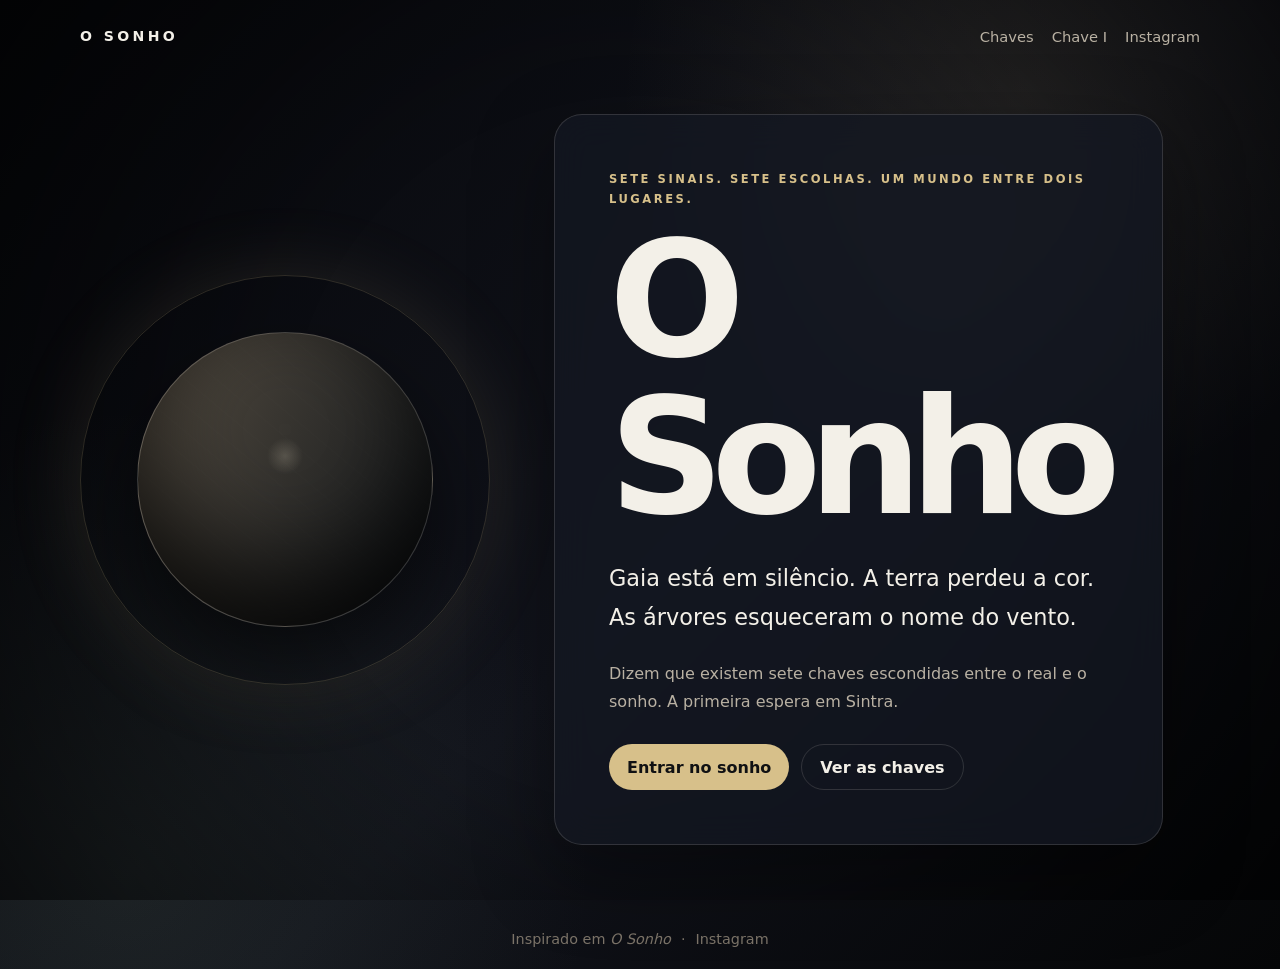
==== index.html @ 126d395e "Add files via upload" ====
<!doctype html>
<html lang="pt">
<head>
  <meta charset="utf-8" />
  <meta name="viewport" content="width=device-width, initial-scale=1" />
  <meta name="description" content="O Sonho — jogo digital das sete chaves." />
  <title>O Sonho</title>
  <link rel="stylesheet" href="style.css" />
</head>
<body>
  <div class="site-shell">
    <header class="topbar">
      <a class="brand" href="#home" aria-label="Voltar ao início">O Sonho</a>
      <nav class="nav" aria-label="Navegação principal">
        <a href="#chaves">Chaves</a>
        <a href="#chave1">Chave I</a>
        <a href="https://www.instagram.com/vasco_entre_sonhos/" target="_blank" rel="noopener">Instagram</a>
      </nav>
    </header>

    <main id="app">
      <section id="home" class="view hero-view active" aria-labelledby="home-title">
        <div class="gaia-orb" aria-hidden="true">
          <div class="orb-ring"></div>
          <div class="orb-world"></div>
          <div class="orb-breath"></div>
        </div>

        <div class="hero-copy">
          <p class="eyebrow">Sete sinais. Sete escolhas. Um mundo entre dois lugares.</p>
          <h1 id="home-title">O Sonho</h1>
          <p class="lead">
            Gaia está em silêncio. A terra perdeu a cor. As árvores esqueceram o nome do vento.
          </p>
          <p>
            Dizem que existem sete chaves escondidas entre o real e o sonho. A primeira espera em Sintra.
          </p>
          <div class="button-row">
            <a class="button primary" href="#chave1">Entrar no sonho</a>
            <a class="button ghost" href="#chaves">Ver as chaves</a>
          </div>
        </div>
      </section>

      <section id="chaves" class="view keys-view" aria-labelledby="keys-title">
        <div class="section-copy">
          <p class="eyebrow">Mapa incompleto</p>
          <h2 id="keys-title">As Sete Chaves</h2>
          <p>
            Gaia permanece desolada. À tua frente, sete marcas sem luz. Cada uma guarda uma memória. Cada uma exige atenção.
          </p>
          <p class="progress-label">Progresso: <strong id="progress-count">0 / 7</strong></p>
        </div>

        <div class="keys-grid" id="keys-grid" aria-label="Estado das sete chaves"></div>
      </section>

      <section id="chave1" class="view challenge-view" aria-labelledby="key1-title">
        <div class="challenge-card">
          <p class="eyebrow">Chave I</p>
          <h2 id="key1-title">A Chave do Ar</h2>
          <p>
            O ar não deixa pegadas. Não permanece. Não se deixa agarrar.
          </p>
          <p>
            Mas há lugares onde ele se denuncia: no movimento das folhas, no rumor da água, na pedra que aponta para o céu.
          </p>
          <p>
            Procura o Chafariz da Estefânia. Quando o encontrares, não olhes apenas para a fonte. Olha para o gesto da pedra.
          </p>

          <div id="step-1" class="puzzle-step">
            <h3>Enigma I — Os guardiões do sopro</h3>
            <p>
              Não contes a água. Não contes a pedra. Não contes os degraus.
            </p>
            <p>
              Conta apenas aqueles que parecem fugir ao peso do mundo. Eles nasceram para a água, mas apontam para o ar.
            </p>
            <label for="answer-1">Quantos são os guardiões que tentam regressar ao céu?</label>
            <div class="answer-row">
              <input id="answer-1" type="text" inputmode="numeric" autocomplete="off" placeholder="Resposta" />
              <button class="button primary" type="button" data-check="1">Responder</button>
            </div>
            <p class="feedback" id="feedback-1" aria-live="polite"></p>
            <button class="hint" type="button" data-hint="1">Preciso de uma pista</button>
          </div>

          <div id="step-2" class="puzzle-step hidden">
            <h3>Enigma II — O símbolo</h3>
            <p>
              Quatro movimentos erguidos. Quatro sinais contra a queda.
            </p>
            <p>
              O ar prefere sinais antigos. Letras que já foram números. Junta o número dos guardiões ao século da fonte.
            </p>
            <label for="answer-2">Escreve o símbolo final.</label>
            <div class="answer-row">
              <input id="answer-2" type="text" autocomplete="off" placeholder="Símbolo" />
              <button class="button primary" type="button" data-check="2">Desbloquear</button>
            </div>
            <p class="feedback" id="feedback-2" aria-live="polite"></p>
            <button class="hint" type="button" data-hint="2">Preciso de uma pista</button>
          </div>

          <div id="unlock" class="unlock hidden" role="status" aria-live="polite">
            <div class="key-symbol" aria-hidden="true">I</div>
            <h3>A Chave do Ar despertou.</h3>
            <p>
              Durante um instante, Gaia respira. O chão continua seco. O céu continua distante. Mas algo mudou.
            </p>
            <blockquote>
              “Nem tudo o que se move pode ser visto. Nem tudo o que respira está vivo.”
            </blockquote>
            <a class="button ghost" href="#chaves">Guardar chave</a>
          </div>
        </div>
      </section>

      <section id="comprar" class="view buy-view" aria-labelledby="buy-title">
        <div class="section-copy compact">
          <p class="eyebrow">Depois do sonho</p>
          <h2 id="buy-title">Continuar a história</h2>
          <p>
            Esta experiência é inspirada no universo de <em>O Sonho</em>.
          </p>
          <div class="button-row">
            <a class="button primary" href="#" target="_blank" rel="noopener">Comprar o livro</a>
            <a class="button ghost" href="https://www.instagram.com/vasco_entre_sonhos/" target="_blank" rel="noopener">Instagram</a>
            <a class="button ghost" href="https://entre1000sonhos.pt/" target="_blank" rel="noopener">Entre Sonhos</a>
          </div>
          <p class="small-note">Substitui o link “Comprar o livro” pelo URL final da loja ou página agregadora.</p>
        </div>
      </section>
    </main>

    <footer class="footer">
      <a href="#comprar">Inspirado em <em>O Sonho</em></a>
      <span>·</span>
      <a href="https://www.instagram.com/vasco_entre_sonhos/" target="_blank" rel="noopener">Instagram</a>
    </footer>
  </div>

  <script src="script.js"></script>
</body>
</html>
---- style.css ----
:root {
  --bg: #08090d;
  --bg-soft: #11131b;
  --panel: rgba(20, 24, 34, 0.78);
  --panel-strong: rgba(20, 24, 34, 0.94);
  --text: #f3f0e8;
  --muted: #b9b1a3;
  --dim: #7c7469;
  --accent: #d7c08a;
  --accent-soft: rgba(215, 192, 138, 0.18);
  --danger: #b85c4c;
  --ok: #93b49a;
  --line: rgba(243, 240, 232, 0.14);
  --shadow: 0 28px 80px rgba(0, 0, 0, 0.35);
}

* { box-sizing: border-box; }

html { scroll-behavior: smooth; }

body {
  margin: 0;
  min-height: 100vh;
  font-family: Inter, ui-sans-serif, system-ui, -apple-system, BlinkMacSystemFont, "Segoe UI", sans-serif;
  color: var(--text);
  background:
    radial-gradient(circle at 80% 10%, rgba(215, 192, 138, 0.12), transparent 30%),
    radial-gradient(circle at 10% 90%, rgba(91, 112, 94, 0.18), transparent 32%),
    linear-gradient(135deg, #06070a 0%, #11131b 55%, #050607 100%);
}

body::before {
  content: "";
  position: fixed;
  inset: 0;
  pointer-events: none;
  opacity: 0.19;
  background-image:
    linear-gradient(rgba(255,255,255,.045) 1px, transparent 1px),
    linear-gradient(90deg, rgba(255,255,255,.035) 1px, transparent 1px);
  background-size: 44px 44px;
  mask-image: radial-gradient(circle at center, black, transparent 78%);
}

body::after {
  content: "";
  position: fixed;
  inset: 0;
  pointer-events: none;
  background: radial-gradient(circle at center, transparent 45%, rgba(0,0,0,0.55));
}

a { color: inherit; }

.site-shell {
  width: min(1120px, calc(100% - 32px));
  margin: 0 auto;
  position: relative;
  z-index: 1;
}

.topbar {
  min-height: 72px;
  display: flex;
  align-items: center;
  justify-content: space-between;
  gap: 20px;
}

.brand {
  text-decoration: none;
  text-transform: uppercase;
  letter-spacing: 0.24em;
  font-weight: 800;
  font-size: 0.88rem;
}

.nav {
  display: flex;
  align-items: center;
  gap: 18px;
  color: var(--muted);
  font-size: 0.92rem;
}

.nav a, .footer a {
  text-decoration: none;
  transition: color .2s ease;
}

.nav a:hover, .footer a:hover { color: var(--accent); }

.view {
  display: none;
  min-height: calc(100vh - 132px);
  padding: 42px 0 64px;
}

.view.active { display: block; }

.hero-view.active {
  display: grid;
  grid-template-columns: 0.9fr 1.1fr;
  align-items: center;
  gap: 64px;
}

.hero-copy, .section-copy, .challenge-card {
  background: var(--panel);
  border: 1px solid var(--line);
  border-radius: 28px;
  box-shadow: var(--shadow);
  backdrop-filter: blur(18px);
}

.hero-copy {
  padding: clamp(28px, 5vw, 54px);
}

.section-copy {
  padding: 36px;
  margin-bottom: 24px;
}

.section-copy.compact {
  max-width: 760px;
  margin: 60px auto;
}

.eyebrow {
  margin: 0 0 14px;
  color: var(--accent);
  text-transform: uppercase;
  letter-spacing: 0.22em;
  font-size: 0.72rem;
  font-weight: 700;
}

h1, h2, h3 {
  margin: 0 0 18px;
  line-height: 0.98;
}

h1 {
  font-size: clamp(4rem, 13vw, 10rem);
  letter-spacing: -0.08em;
}

h2 {
  font-size: clamp(2.4rem, 7vw, 5rem);
  letter-spacing: -0.055em;
}

h3 {
  font-size: clamp(1.28rem, 3vw, 2rem);
  letter-spacing: -0.025em;
}

p {
  color: var(--muted);
  line-height: 1.75;
  font-size: 1rem;
}

.lead {
  color: var(--text);
  font-size: clamp(1.14rem, 2vw, 1.4rem);
}

.button-row {
  display: flex;
  gap: 12px;
  flex-wrap: wrap;
  margin-top: 28px;
}

.button, button.button {
  appearance: none;
  border: 0;
  display: inline-flex;
  align-items: center;
  justify-content: center;
  min-height: 46px;
  padding: 0 18px;
  border-radius: 999px;
  text-decoration: none;
  font-weight: 750;
  cursor: pointer;
  transition: transform .2s ease, border-color .2s ease, background .2s ease;
}

.button:hover { transform: translateY(-1px); }

.button.primary {
  color: #101113;
  background: var(--accent);
}

.button.ghost {
  color: var(--text);
  background: transparent;
  border: 1px solid var(--line);
}

.gaia-orb {
  position: relative;
  width: min(410px, 76vw);
  aspect-ratio: 1;
  margin: 0 auto;
  border-radius: 50%;
  display: grid;
  place-items: center;
}

.orb-ring {
  position: absolute;
  inset: 0;
  border-radius: 50%;
  border: 1px solid rgba(215, 192, 138, 0.18);
  box-shadow: 0 0 80px rgba(215, 192, 138, 0.12);
  animation: pulse 5s ease-in-out infinite;
}

.orb-world {
  width: 72%;
  aspect-ratio: 1;
  border-radius: 50%;
  background:
    radial-gradient(circle at 50% 42%, rgba(225, 215, 191, 0.2), transparent 8%),
    linear-gradient(115deg, rgba(90, 82, 70, 0.95), rgba(18, 22, 26, 0.97)),
    repeating-linear-gradient(40deg, transparent 0 18px, rgba(255,255,255,0.08) 19px 20px);
  border: 1px solid rgba(243, 240, 232, 0.13);
  box-shadow: inset 0 -50px 100px rgba(0,0,0,0.8), 0 35px 80px rgba(0,0,0,0.55);
}

.orb-breath {
  position: absolute;
  width: 94%;
  height: 30%;
  border-radius: 999px;
  border-top: 1px solid rgba(215,192,138,.38);
  transform: rotate(-10deg);
  opacity: 0;
}

body.key-air-unlocked .orb-world {
  background:
    radial-gradient(circle at 56% 36%, rgba(215, 192, 138, 0.42), transparent 10%),
    linear-gradient(115deg, rgba(115, 111, 92, 0.95), rgba(27, 35, 34, 0.98)),
    repeating-linear-gradient(40deg, transparent 0 18px, rgba(255,255,255,0.08) 19px 20px);
}

body.key-air-unlocked .orb-breath {
  opacity: 1;
  animation: breath 4s ease-in-out infinite;
}

@keyframes pulse {
  0%, 100% { transform: scale(1); opacity: .8; }
  50% { transform: scale(1.04); opacity: 1; }
}

@keyframes breath {
  0%, 100% { transform: translateX(-8px) rotate(-10deg); opacity: .25; }
  50% { transform: translateX(10px) rotate(-10deg); opacity: .75; }
}

.keys-grid {
  display: grid;
  grid-template-columns: repeat(7, minmax(0, 1fr));
  gap: 14px;
}

.key-tile {
  min-height: 170px;
  padding: 18px;
  border-radius: 24px;
  background: var(--panel);
  border: 1px solid var(--line);
  display: flex;
  flex-direction: column;
  justify-content: space-between;
}

.key-tile.unlocked {
  border-color: rgba(215, 192, 138, 0.48);
  background: linear-gradient(180deg, rgba(215,192,138,.16), rgba(20,24,34,.86));
}

.key-number {
  color: var(--accent);
  font-size: 2.4rem;
  line-height: 1;
  font-weight: 800;
}

.key-name {
  margin: 0;
  color: var(--text);
  font-weight: 800;
}

.key-state {
  margin: 0;
  color: var(--dim);
  font-size: 0.86rem;
}

.challenge-card {
  max-width: 880px;
  margin: 0 auto;
  padding: clamp(26px, 5vw, 52px);
}

.puzzle-step, .unlock {
  margin-top: 30px;
  padding: 24px;
  border-radius: 24px;
  border: 1px solid var(--line);
  background: rgba(0,0,0,.18);
}

.hidden { display: none; }

label {
  display: block;
  margin: 24px 0 10px;
  color: var(--text);
  font-weight: 750;
}

.answer-row {
  display: flex;
  gap: 10px;
}

input {
  width: 100%;
  min-height: 46px;
  border: 1px solid var(--line);
  border-radius: 999px;
  background: rgba(255,255,255,.05);
  color: var(--text);
  padding: 0 18px;
  font: inherit;
  outline: none;
}

input:focus {
  border-color: rgba(215, 192, 138, 0.7);
}

.feedback {
  min-height: 26px;
  margin: 12px 0 0;
  font-weight: 700;
}

.feedback.ok { color: var(--ok); }
.feedback.error { color: var(--danger); }

.hint {
  margin-top: 12px;
  padding: 0;
  border: 0;
  background: transparent;
  color: var(--accent);
  cursor: pointer;
  text-decoration: underline;
  text-underline-offset: 4px;
}

.key-symbol {
  width: 62px;
  height: 62px;
  border-radius: 50%;
  display: grid;
  place-items: center;
  margin-bottom: 16px;
  color: #111;
  background: var(--accent);
  font-weight: 900;
  font-size: 1.6rem;
}

blockquote {
  margin: 24px 0;
  padding-left: 18px;
  border-left: 2px solid var(--accent);
  color: var(--text);
  font-size: 1.2rem;
  line-height: 1.65;
}

.progress-label strong { color: var(--accent); }
.small-note { color: var(--dim); font-size: .9rem; }

.footer {
  min-height: 60px;
  display: flex;
  gap: 10px;
  align-items: center;
  justify-content: center;
  color: var(--dim);
  font-size: 0.9rem;
}

@media (max-width: 820px) {
  .topbar {
    align-items: flex-start;
    flex-direction: column;
    padding: 20px 0;
  }

  .nav {
    width: 100%;
    overflow-x: auto;
    padding-bottom: 8px;
  }

  .hero-view.active {
    grid-template-columns: 1fr;
    gap: 28px;
  }

  .keys-grid {
    grid-template-columns: repeat(2, minmax(0, 1fr));
  }

  .answer-row {
    flex-direction: column;
  }
}

@media (max-width: 460px) {
  .site-shell { width: min(100% - 22px, 1120px); }
  .keys-grid { grid-template-columns: 1fr; }
  .button { width: 100%; }
}
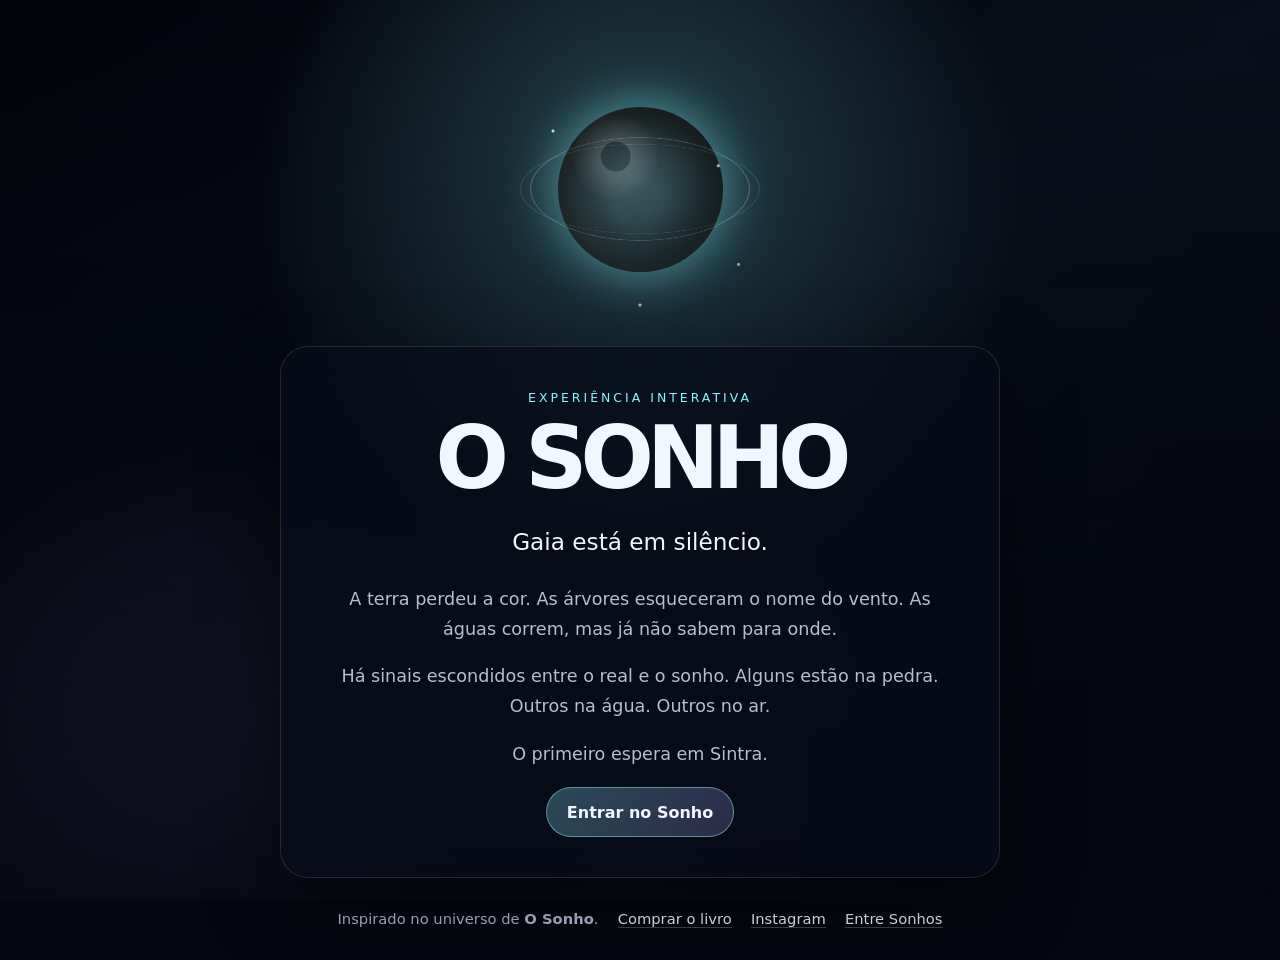
==== commit 9d493e41: "New structure New structure" ====
--- a/index.html
+++ b/index.html
@@ -1,146 +1,43 @@
-<!doctype html>
+<!DOCTYPE html>
 <html lang="pt">
 <head>
-  <meta charset="utf-8" />
-  <meta name="viewport" content="width=device-width, initial-scale=1" />
-  <meta name="description" content="O Sonho — jogo digital das sete chaves." />
-  <title>O Sonho</title>
-  <link rel="stylesheet" href="style.css" />
+<title>O Sonho</title>
+<meta charset="UTF-8">
+<meta name="viewport" content="width=device-width, initial-scale=1.0">
+<meta name="theme-color" content="#050711">
+<link rel="stylesheet" href="style.css">
+<script defer src="script.js"></script>
 </head>
-<body>
-  <div class="site-shell">
-    <header class="topbar">
-      <a class="brand" href="#home" aria-label="Voltar ao início">O Sonho</a>
-      <nav class="nav" aria-label="Navegação principal">
-        <a href="#chaves">Chaves</a>
-        <a href="#chave1">Chave I</a>
-        <a href="https://www.instagram.com/vasco_entre_sonhos/" target="_blank" rel="noopener">Instagram</a>
-      </nav>
-    </header>
+<body class="state-dormant">
+<div class="background-noise"></div>
+<main class="page">
 
-    <main id="app">
-      <section id="home" class="view hero-view active" aria-labelledby="home-title">
-        <div class="gaia-orb" aria-hidden="true">
-          <div class="orb-ring"></div>
-          <div class="orb-world"></div>
-          <div class="orb-breath"></div>
-        </div>
+<section class="hero hero--home">
+  <div class="orb-wrap" aria-label="Gaia adormecida">
+  <div class="orb orb--dormant">
+    <span class="orb-core"></span>
+    <span class="orb-ring orb-ring--one"></span>
+    <span class="orb-ring orb-ring--two"></span>
+    <span class="orb-particles"></span>
+  </div>
+</div>
+  <section class="panel panel--main">
+    <p class="eyebrow">experiência interativa</p>
+    <h1>O Sonho</h1>
+    <p class="lead">Gaia está em silêncio.</p>
+    <p>A terra perdeu a cor. As árvores esqueceram o nome do vento. As águas correm, mas já não sabem para onde.</p>
+    <p>Há sinais escondidos entre o real e o sonho. Alguns estão na pedra. Outros na água. Outros no ar.</p>
+    <p>O primeiro espera em Sintra.</p>
+    <a class="btn btn--primary" href="chave-ar.html">Entrar no Sonho</a>
+  </section>
+  <footer class="footer-links">
+    <span>Inspirado no universo de <strong>O Sonho</strong>.</span>
+    <a href="#" data-editable-link="comprar">Comprar o livro</a>
+    <a href="#" data-editable-link="instagram">Instagram</a>
+    <a href="#" data-editable-link="entre-sonhos">Entre Sonhos</a>
+  </footer>
+</section>
 
-        <div class="hero-copy">
-          <p class="eyebrow">Sete sinais. Sete escolhas. Um mundo entre dois lugares.</p>
-          <h1 id="home-title">O Sonho</h1>
-          <p class="lead">
-            Gaia está em silêncio. A terra perdeu a cor. As árvores esqueceram o nome do vento.
-          </p>
-          <p>
-            Dizem que existem sete chaves escondidas entre o real e o sonho. A primeira espera em Sintra.
-          </p>
-          <div class="button-row">
-            <a class="button primary" href="#chave1">Entrar no sonho</a>
-            <a class="button ghost" href="#chaves">Ver as chaves</a>
-          </div>
-        </div>
-      </section>
-
-      <section id="chaves" class="view keys-view" aria-labelledby="keys-title">
-        <div class="section-copy">
-          <p class="eyebrow">Mapa incompleto</p>
-          <h2 id="keys-title">As Sete Chaves</h2>
-          <p>
-            Gaia permanece desolada. À tua frente, sete marcas sem luz. Cada uma guarda uma memória. Cada uma exige atenção.
-          </p>
-          <p class="progress-label">Progresso: <strong id="progress-count">0 / 7</strong></p>
-        </div>
-
-        <div class="keys-grid" id="keys-grid" aria-label="Estado das sete chaves"></div>
-      </section>
-
-      <section id="chave1" class="view challenge-view" aria-labelledby="key1-title">
-        <div class="challenge-card">
-          <p class="eyebrow">Chave I</p>
-          <h2 id="key1-title">A Chave do Ar</h2>
-          <p>
-            O ar não deixa pegadas. Não permanece. Não se deixa agarrar.
-          </p>
-          <p>
-            Mas há lugares onde ele se denuncia: no movimento das folhas, no rumor da água, na pedra que aponta para o céu.
-          </p>
-          <p>
-            Procura o Chafariz da Estefânia. Quando o encontrares, não olhes apenas para a fonte. Olha para o gesto da pedra.
-          </p>
-
-          <div id="step-1" class="puzzle-step">
-            <h3>Enigma I — Os guardiões do sopro</h3>
-            <p>
-              Não contes a água. Não contes a pedra. Não contes os degraus.
-            </p>
-            <p>
-              Conta apenas aqueles que parecem fugir ao peso do mundo. Eles nasceram para a água, mas apontam para o ar.
-            </p>
-            <label for="answer-1">Quantos são os guardiões que tentam regressar ao céu?</label>
-            <div class="answer-row">
-              <input id="answer-1" type="text" inputmode="numeric" autocomplete="off" placeholder="Resposta" />
-              <button class="button primary" type="button" data-check="1">Responder</button>
-            </div>
-            <p class="feedback" id="feedback-1" aria-live="polite"></p>
-            <button class="hint" type="button" data-hint="1">Preciso de uma pista</button>
-          </div>
-
-          <div id="step-2" class="puzzle-step hidden">
-            <h3>Enigma II — O símbolo</h3>
-            <p>
-              Quatro movimentos erguidos. Quatro sinais contra a queda.
-            </p>
-            <p>
-              O ar prefere sinais antigos. Letras que já foram números. Junta o número dos guardiões ao século da fonte.
-            </p>
-            <label for="answer-2">Escreve o símbolo final.</label>
-            <div class="answer-row">
-              <input id="answer-2" type="text" autocomplete="off" placeholder="Símbolo" />
-              <button class="button primary" type="button" data-check="2">Desbloquear</button>
-            </div>
-            <p class="feedback" id="feedback-2" aria-live="polite"></p>
-            <button class="hint" type="button" data-hint="2">Preciso de uma pista</button>
-          </div>
-
-          <div id="unlock" class="unlock hidden" role="status" aria-live="polite">
-            <div class="key-symbol" aria-hidden="true">I</div>
-            <h3>A Chave do Ar despertou.</h3>
-            <p>
-              Durante um instante, Gaia respira. O chão continua seco. O céu continua distante. Mas algo mudou.
-            </p>
-            <blockquote>
-              “Nem tudo o que se move pode ser visto. Nem tudo o que respira está vivo.”
-            </blockquote>
-            <a class="button ghost" href="#chaves">Guardar chave</a>
-          </div>
-        </div>
-      </section>
-
-      <section id="comprar" class="view buy-view" aria-labelledby="buy-title">
-        <div class="section-copy compact">
-          <p class="eyebrow">Depois do sonho</p>
-          <h2 id="buy-title">Continuar a história</h2>
-          <p>
-            Esta experiência é inspirada no universo de <em>O Sonho</em>.
-          </p>
-          <div class="button-row">
-            <a class="button primary" href="#" target="_blank" rel="noopener">Comprar o livro</a>
-            <a class="button ghost" href="https://www.instagram.com/vasco_entre_sonhos/" target="_blank" rel="noopener">Instagram</a>
-            <a class="button ghost" href="https://entre1000sonhos.pt/" target="_blank" rel="noopener">Entre Sonhos</a>
-          </div>
-          <p class="small-note">Substitui o link “Comprar o livro” pelo URL final da loja ou página agregadora.</p>
-        </div>
-      </section>
-    </main>
-
-    <footer class="footer">
-      <a href="#comprar">Inspirado em <em>O Sonho</em></a>
-      <span>·</span>
-      <a href="https://www.instagram.com/vasco_entre_sonhos/" target="_blank" rel="noopener">Instagram</a>
-    </footer>
-  </div>
-
-  <script src="script.js"></script>
+</main>
 </body>
 </html>
--- a/style.css
+++ b/style.css
@@ -1,439 +1,349 @@
+
 :root {
-  --bg: #08090d;
-  --bg-soft: #11131b;
-  --panel: rgba(20, 24, 34, 0.78);
-  --panel-strong: rgba(20, 24, 34, 0.94);
-  --text: #f3f0e8;
-  --muted: #b9b1a3;
-  --dim: #7c7469;
-  --accent: #d7c08a;
-  --accent-soft: rgba(215, 192, 138, 0.18);
-  --danger: #b85c4c;
-  --ok: #93b49a;
-  --line: rgba(243, 240, 232, 0.14);
-  --shadow: 0 28px 80px rgba(0, 0, 0, 0.35);
+  --bg: #050711;
+  --panel: rgba(8, 12, 25, 0.74);
+  --panel-border: rgba(255, 255, 255, 0.12);
+  --text: #f2f6ff;
+  --muted: #b5bed2;
+  --accent: #86f7ff;
+  --accent-2: #b797ff;
+  --danger: #ff5c7a;
+  --shadow: rgba(0, 0, 0, 0.45);
+  --glow: rgba(134, 247, 255, 0.45);
 }
 
 * { box-sizing: border-box; }
 
-html { scroll-behavior: smooth; }
+html, body {
+  margin: 0;
+  min-height: 100%;
+  background: var(--bg);
+  color: var(--text);
+  font-family: ui-sans-serif, system-ui, -apple-system, BlinkMacSystemFont, "Segoe UI", sans-serif;
+}
 
 body {
-  margin: 0;
+  overflow-x: hidden;
+}
+
+a { color: inherit; }
+
+.background-noise {
+  position: fixed;
+  inset: 0;
+  pointer-events: none;
+  opacity: 0.09;
+  background-image:
+    radial-gradient(circle at 20% 30%, rgba(255,255,255,0.20), transparent 1px),
+    radial-gradient(circle at 70% 60%, rgba(255,255,255,0.16), transparent 1px);
+  background-size: 38px 38px, 54px 54px;
+  mix-blend-mode: screen;
+  z-index: 1;
+}
+
+.page {
   min-height: 100vh;
-  font-family: Inter, ui-sans-serif, system-ui, -apple-system, BlinkMacSystemFont, "Segoe UI", sans-serif;
-  color: var(--text);
-  background:
-    radial-gradient(circle at 80% 10%, rgba(215, 192, 138, 0.12), transparent 30%),
-    radial-gradient(circle at 10% 90%, rgba(91, 112, 94, 0.18), transparent 32%),
-    linear-gradient(135deg, #06070a 0%, #11131b 55%, #050607 100%);
-}
-
-body::before {
+  position: relative;
+  z-index: 2;
+}
+
+.hero {
+  min-height: 100vh;
+  display: grid;
+  place-items: center;
+  gap: 2rem;
+  padding: 4rem 1.2rem 2rem;
+  position: relative;
+  isolation: isolate;
+}
+
+.hero::before {
   content: "";
   position: fixed;
   inset: 0;
-  pointer-events: none;
-  opacity: 0.19;
-  background-image:
-    linear-gradient(rgba(255,255,255,.045) 1px, transparent 1px),
-    linear-gradient(90deg, rgba(255,255,255,.035) 1px, transparent 1px);
-  background-size: 44px 44px;
-  mask-image: radial-gradient(circle at center, black, transparent 78%);
-}
-
-body::after {
+  z-index: -2;
+  background:
+    radial-gradient(circle at 50% 22%, var(--glow), transparent 24rem),
+    radial-gradient(circle at 15% 85%, rgba(183,151,255,0.20), transparent 20rem),
+    linear-gradient(145deg, #02030a 0%, #08101c 50%, #050711 100%);
+}
+
+.hero::after {
   content: "";
   position: fixed;
   inset: 0;
-  pointer-events: none;
-  background: radial-gradient(circle at center, transparent 45%, rgba(0,0,0,0.55));
-}
-
-a { color: inherit; }
-
-.site-shell {
-  width: min(1120px, calc(100% - 32px));
-  margin: 0 auto;
-  position: relative;
-  z-index: 1;
-}
-
-.topbar {
-  min-height: 72px;
-  display: flex;
-  align-items: center;
-  justify-content: space-between;
-  gap: 20px;
-}
-
-.brand {
-  text-decoration: none;
+  z-index: -1;
+  background:
+    linear-gradient(to bottom, rgba(5,7,17,0.20), rgba(5,7,17,0.82)),
+    radial-gradient(ellipse at bottom, rgba(255,255,255,0.08), transparent 46%);
+}
+
+.panel {
+  width: min(720px, 100%);
+  border: 1px solid var(--panel-border);
+  background: var(--panel);
+  backdrop-filter: blur(18px);
+  box-shadow: 0 28px 80px var(--shadow);
+  border-radius: 28px;
+  padding: clamp(1.2rem, 4vw, 2.5rem);
+}
+
+.panel--main {
+  text-align: center;
+}
+
+.eyebrow {
+  margin: 0 0 0.55rem;
   text-transform: uppercase;
   letter-spacing: 0.24em;
-  font-weight: 800;
-  font-size: 0.88rem;
-}
-
-.nav {
+  color: var(--accent);
+  font-size: 0.78rem;
+}
+
+h1 {
+  margin: 0 0 1rem;
+  font-size: clamp(2.5rem, 8vw, 5.4rem);
+  line-height: 0.95;
+  letter-spacing: -0.08em;
+  text-transform: uppercase;
+}
+
+h2 {
+  margin-top: 1.8rem;
+  margin-bottom: 0.7rem;
+  color: var(--accent);
+}
+
+p {
+  color: var(--muted);
+  line-height: 1.7;
+  font-size: clamp(1rem, 2vw, 1.1rem);
+}
+
+.lead {
+  color: var(--text);
+  font-size: clamp(1.14rem, 2.4vw, 1.45rem);
+}
+
+.btn {
+  border: 1px solid rgba(255,255,255,0.16);
+  border-radius: 999px;
+  padding: 0.9rem 1.25rem;
+  display: inline-flex;
+  justify-content: center;
+  align-items: center;
+  text-decoration: none;
+  font-weight: 700;
+  min-width: 11rem;
+  cursor: pointer;
+  background: rgba(255,255,255,0.05);
+  color: var(--text);
+  transition: transform 180ms ease, border-color 180ms ease, background 180ms ease, box-shadow 180ms ease;
+}
+
+.btn:hover {
+  transform: translateY(-2px);
+  border-color: rgba(255,255,255,0.34);
+  box-shadow: 0 12px 32px rgba(0,0,0,0.24);
+}
+
+.btn--primary {
+  background: linear-gradient(135deg, rgba(134,247,255,0.28), rgba(183,151,255,0.22));
+  border-color: rgba(134,247,255,0.48);
+}
+
+.btn--ghost {
+  background: rgba(255,255,255,0.04);
+}
+
+.btn--danger {
+  background: linear-gradient(135deg, rgba(255,92,122,0.30), rgba(255,170,70,0.18));
+  border-color: rgba(255,92,122,0.52);
+}
+
+.footer-links {
   display: flex;
-  align-items: center;
-  gap: 18px;
+  flex-wrap: wrap;
+  justify-content: center;
+  gap: 0.8rem 1.2rem;
   color: var(--muted);
   font-size: 0.92rem;
 }
 
-.nav a, .footer a {
+.footer-links a {
+  color: var(--text);
   text-decoration: none;
-  transition: color .2s ease;
-}
-
-.nav a:hover, .footer a:hover { color: var(--accent); }
-
-.view {
-  display: none;
-  min-height: calc(100vh - 132px);
-  padding: 42px 0 64px;
-}
-
-.view.active { display: block; }
-
-.hero-view.active {
-  display: grid;
-  grid-template-columns: 0.9fr 1.1fr;
-  align-items: center;
-  gap: 64px;
-}
-
-.hero-copy, .section-copy, .challenge-card {
-  background: var(--panel);
-  border: 1px solid var(--line);
-  border-radius: 28px;
-  box-shadow: var(--shadow);
-  backdrop-filter: blur(18px);
-}
-
-.hero-copy {
-  padding: clamp(28px, 5vw, 54px);
-}
-
-.section-copy {
-  padding: 36px;
-  margin-bottom: 24px;
-}
-
-.section-copy.compact {
-  max-width: 760px;
-  margin: 60px auto;
-}
-
-.eyebrow {
-  margin: 0 0 14px;
-  color: var(--accent);
-  text-transform: uppercase;
-  letter-spacing: 0.22em;
-  font-size: 0.72rem;
-  font-weight: 700;
-}
-
-h1, h2, h3 {
-  margin: 0 0 18px;
-  line-height: 0.98;
-}
-
-h1 {
-  font-size: clamp(4rem, 13vw, 10rem);
-  letter-spacing: -0.08em;
-}
-
-h2 {
-  font-size: clamp(2.4rem, 7vw, 5rem);
-  letter-spacing: -0.055em;
-}
-
-h3 {
-  font-size: clamp(1.28rem, 3vw, 2rem);
-  letter-spacing: -0.025em;
-}
-
-p {
-  color: var(--muted);
-  line-height: 1.75;
-  font-size: 1rem;
-}
-
-.lead {
-  color: var(--text);
-  font-size: clamp(1.14rem, 2vw, 1.4rem);
-}
-
-.button-row {
-  display: flex;
-  gap: 12px;
-  flex-wrap: wrap;
-  margin-top: 28px;
-}
-
-.button, button.button {
-  appearance: none;
-  border: 0;
-  display: inline-flex;
-  align-items: center;
-  justify-content: center;
-  min-height: 46px;
-  padding: 0 18px;
-  border-radius: 999px;
-  text-decoration: none;
-  font-weight: 750;
-  cursor: pointer;
-  transition: transform .2s ease, border-color .2s ease, background .2s ease;
-}
-
-.button:hover { transform: translateY(-1px); }
-
-.button.primary {
-  color: #101113;
-  background: var(--accent);
-}
-
-.button.ghost {
-  color: var(--text);
-  background: transparent;
-  border: 1px solid var(--line);
-}
-
-.gaia-orb {
+  border-bottom: 1px solid rgba(255,255,255,0.24);
+}
+
+.orb-wrap {
+  width: min(42vw, 250px);
+  aspect-ratio: 1;
   position: relative;
-  width: min(410px, 76vw);
+  display: grid;
+  place-items: center;
+  filter: drop-shadow(0 0 28px var(--glow));
+}
+
+.orb {
+  width: 100%;
   aspect-ratio: 1;
-  margin: 0 auto;
   border-radius: 50%;
+  position: relative;
   display: grid;
   place-items: center;
+  animation: pulse 3.6s ease-in-out infinite;
+}
+
+.orb-core {
+  position: absolute;
+  inset: 17%;
+  border-radius: 50%;
+  background:
+    radial-gradient(circle at 35% 30%, rgba(255,255,255,0.86), transparent 0 9%, rgba(255,255,255,0.18) 10%, transparent 28%),
+    radial-gradient(circle at 50% 58%, var(--accent), transparent 0 18%, rgba(0,0,0,0.30) 48%, rgba(0,0,0,0.70) 72%),
+    linear-gradient(145deg, rgba(255,255,255,0.16), rgba(0,0,0,0.35));
+  box-shadow:
+    inset 0 0 40px rgba(255,255,255,0.10),
+    inset 0 0 80px rgba(0,0,0,0.44),
+    0 0 44px var(--glow);
 }
 
 .orb-ring {
   position: absolute;
-  inset: 0;
+  inset: 6%;
   border-radius: 50%;
-  border: 1px solid rgba(215, 192, 138, 0.18);
-  box-shadow: 0 0 80px rgba(215, 192, 138, 0.12);
-  animation: pulse 5s ease-in-out infinite;
-}
-
-.orb-world {
-  width: 72%;
-  aspect-ratio: 1;
+  border: 1px solid rgba(255,255,255,0.28);
+  transform: rotateX(62deg) rotateZ(18deg);
+}
+
+.orb-ring--two {
+  inset: 2%;
+  transform: rotateX(68deg) rotateZ(-36deg);
+  opacity: 0.55;
+}
+
+.orb-particles {
+  position: absolute;
+  inset: -8%;
   border-radius: 50%;
   background:
-    radial-gradient(circle at 50% 42%, rgba(225, 215, 191, 0.2), transparent 8%),
-    linear-gradient(115deg, rgba(90, 82, 70, 0.95), rgba(18, 22, 26, 0.97)),
-    repeating-linear-gradient(40deg, transparent 0 18px, rgba(255,255,255,0.08) 19px 20px);
-  border: 1px solid rgba(243, 240, 232, 0.13);
-  box-shadow: inset 0 -50px 100px rgba(0,0,0,0.8), 0 35px 80px rgba(0,0,0,0.55);
-}
-
-.orb-breath {
-  position: absolute;
-  width: 94%;
-  height: 30%;
-  border-radius: 999px;
-  border-top: 1px solid rgba(215,192,138,.38);
-  transform: rotate(-10deg);
+    radial-gradient(circle at 20% 30%, rgba(255,255,255,0.9) 0 1px, transparent 2px),
+    radial-gradient(circle at 77% 42%, rgba(255,255,255,0.8) 0 1px, transparent 2px),
+    radial-gradient(circle at 50% 90%, rgba(255,255,255,0.75) 0 1px, transparent 2px),
+    radial-gradient(circle at 84% 76%, rgba(255,255,255,0.65) 0 1px, transparent 2px);
+  animation: drift 9s linear infinite;
+  opacity: 0.85;
+}
+
+@keyframes pulse {
+  0%, 100% { transform: scale(0.985); opacity: 0.94; }
+  50% { transform: scale(1.035); opacity: 1; }
+}
+
+@keyframes drift {
+  from { transform: rotate(0deg); }
+  to { transform: rotate(360deg); }
+}
+
+/* Orb/state colours */
+.state-dormant { --accent: #86f7ff; --accent-2: #7c7bff; --glow: rgba(134,247,255,0.34); }
+.state-ar { --accent: #9ffaff; --accent-2: #ffffff; --glow: rgba(159,250,255,0.50); }
+.state-fogo { --accent: #ff9a57; --accent-2: #ff4f70; --glow: rgba(255,126,75,0.52); }
+.state-terra { --accent: #c8a36d; --accent-2: #7bdd8d; --glow: rgba(200,163,109,0.45); }
+.state-metal { --accent: #dce8ff; --accent-2: #8bb3ff; --glow: rgba(220,232,255,0.44); }
+.state-agua { --accent: #5bd6ff; --accent-2: #4e75ff; --glow: rgba(91,214,255,0.50); }
+.state-madeira { --accent: #75ff9a; --accent-2: #d7ff7a; --glow: rgba(117,255,154,0.52); }
+.state-vazio { --accent: #d7c5ff; --accent-2: #22233d; --glow: rgba(215,197,255,0.42); }
+.state-origem { --accent: #ffffff; --accent-2: #86f7ff; --glow: rgba(255,255,255,0.52); }
+.state-salvacao { --accent: #9cffb4; --accent-2: #9ffaff; --glow: rgba(156,255,180,0.54); }
+.state-destruicao { --accent: #ff5c7a; --accent-2: #ffae42; --glow: rgba(255,92,122,0.58); }
+
+.state-fogo .orb { animation-duration: 2.35s; }
+.state-vazio .orb { animation-duration: 5.5s; }
+.state-destruicao .orb { animation-duration: 1.45s; }
+
+.audio-panel {
+  margin: 1.6rem auto 0;
+  padding: 1rem;
+  border-radius: 20px;
+  border: 1px solid rgba(255,255,255,0.10);
+  background: rgba(255,255,255,0.04);
+  display: grid;
+  gap: 0.75rem;
+  justify-items: center;
+}
+
+.audio-panel small {
+  color: var(--muted);
+  line-height: 1.5;
+}
+
+code {
+  color: var(--accent);
+  background: rgba(255,255,255,0.06);
+  padding: 0.1rem 0.28rem;
+  border-radius: 0.4rem;
+}
+
+.puzzle-step {
+  display: none;
   opacity: 0;
-}
-
-body.key-air-unlocked .orb-world {
-  background:
-    radial-gradient(circle at 56% 36%, rgba(215, 192, 138, 0.42), transparent 10%),
-    linear-gradient(115deg, rgba(115, 111, 92, 0.95), rgba(27, 35, 34, 0.98)),
-    repeating-linear-gradient(40deg, transparent 0 18px, rgba(255,255,255,0.08) 19px 20px);
-}
-
-body.key-air-unlocked .orb-breath {
+  transform: translateY(8px);
+}
+
+.puzzle-step.is-visible {
+  display: block;
   opacity: 1;
-  animation: breath 4s ease-in-out infinite;
-}
-
-@keyframes pulse {
-  0%, 100% { transform: scale(1); opacity: .8; }
-  50% { transform: scale(1.04); opacity: 1; }
-}
-
-@keyframes breath {
-  0%, 100% { transform: translateX(-8px) rotate(-10deg); opacity: .25; }
-  50% { transform: translateX(10px) rotate(-10deg); opacity: .75; }
-}
-
-.keys-grid {
-  display: grid;
-  grid-template-columns: repeat(7, minmax(0, 1fr));
-  gap: 14px;
-}
-
-.key-tile {
-  min-height: 170px;
-  padding: 18px;
-  border-radius: 24px;
-  background: var(--panel);
-  border: 1px solid var(--line);
-  display: flex;
-  flex-direction: column;
-  justify-content: space-between;
-}
-
-.key-tile.unlocked {
-  border-color: rgba(215, 192, 138, 0.48);
-  background: linear-gradient(180deg, rgba(215,192,138,.16), rgba(20,24,34,.86));
-}
-
-.key-number {
-  color: var(--accent);
-  font-size: 2.4rem;
-  line-height: 1;
-  font-weight: 800;
-}
-
-.key-name {
-  margin: 0;
-  color: var(--text);
-  font-weight: 800;
-}
-
-.key-state {
-  margin: 0;
-  color: var(--dim);
-  font-size: 0.86rem;
-}
-
-.challenge-card {
-  max-width: 880px;
-  margin: 0 auto;
-  padding: clamp(26px, 5vw, 52px);
-}
-
-.puzzle-step, .unlock {
-  margin-top: 30px;
-  padding: 24px;
-  border-radius: 24px;
-  border: 1px solid var(--line);
-  background: rgba(0,0,0,.18);
-}
-
-.hidden { display: none; }
-
-label {
-  display: block;
-  margin: 24px 0 10px;
-  color: var(--text);
-  font-weight: 750;
+  transform: translateY(0);
+  animation: fadeUp 360ms ease both;
+}
+
+@keyframes fadeUp {
+  from { opacity: 0; transform: translateY(10px); }
+  to { opacity: 1; transform: translateY(0); }
 }
 
 .answer-row {
   display: flex;
-  gap: 10px;
-}
-
-input {
-  width: 100%;
-  min-height: 46px;
-  border: 1px solid var(--line);
+  gap: 0.8rem;
+  margin-top: 1rem;
+  justify-content: center;
+  flex-wrap: wrap;
+}
+
+.answer-input {
+  width: min(100%, 320px);
   border-radius: 999px;
-  background: rgba(255,255,255,.05);
-  color: var(--text);
-  padding: 0 18px;
+  border: 1px solid rgba(255,255,255,0.18);
+  background: rgba(0,0,0,0.24);
+  color: var(--text);
+  padding: 0.95rem 1.15rem;
   font: inherit;
   outline: none;
 }
 
-input:focus {
-  border-color: rgba(215, 192, 138, 0.7);
+.answer-input:focus {
+  border-color: var(--accent);
+  box-shadow: 0 0 0 4px rgba(255,255,255,0.05);
 }
 
 .feedback {
-  min-height: 26px;
-  margin: 12px 0 0;
+  min-height: 1.6rem;
+  color: var(--accent);
   font-weight: 700;
 }
 
-.feedback.ok { color: var(--ok); }
-.feedback.error { color: var(--danger); }
-
-.hint {
-  margin-top: 12px;
-  padding: 0;
-  border: 0;
-  background: transparent;
-  color: var(--accent);
-  cursor: pointer;
-  text-decoration: underline;
-  text-underline-offset: 4px;
-}
-
-.key-symbol {
-  width: 62px;
-  height: 62px;
-  border-radius: 50%;
-  display: grid;
-  place-items: center;
-  margin-bottom: 16px;
-  color: #111;
-  background: var(--accent);
-  font-weight: 900;
-  font-size: 1.6rem;
-}
-
-blockquote {
-  margin: 24px 0;
-  padding-left: 18px;
-  border-left: 2px solid var(--accent);
-  color: var(--text);
-  font-size: 1.2rem;
-  line-height: 1.65;
-}
-
-.progress-label strong { color: var(--accent); }
-.small-note { color: var(--dim); font-size: .9rem; }
-
-.footer {
-  min-height: 60px;
-  display: flex;
-  gap: 10px;
-  align-items: center;
-  justify-content: center;
-  color: var(--dim);
-  font-size: 0.9rem;
-}
-
-@media (max-width: 820px) {
-  .topbar {
-    align-items: flex-start;
-    flex-direction: column;
-    padding: 20px 0;
-  }
-
-  .nav {
-    width: 100%;
-    overflow-x: auto;
-    padding-bottom: 8px;
-  }
-
-  .hero-view.active {
-    grid-template-columns: 1fr;
-    gap: 28px;
-  }
-
-  .keys-grid {
-    grid-template-columns: repeat(2, minmax(0, 1fr));
-  }
-
-  .answer-row {
-    flex-direction: column;
-  }
-}
-
-@media (max-width: 460px) {
-  .site-shell { width: min(100% - 22px, 1120px); }
-  .keys-grid { grid-template-columns: 1fr; }
-  .button { width: 100%; }
-}
+.choice-grid {
+  display: grid;
+  grid-template-columns: repeat(2, minmax(0,1fr));
+  gap: 1rem;
+  margin: 2rem 0 1rem;
+}
+
+@media (max-width: 650px) {
+  .hero { padding-top: 2.2rem; }
+  .choice-grid { grid-template-columns: 1fr; }
+  .btn { width: 100%; }
+  h1 { font-size: clamp(2.4rem, 18vw, 4.4rem); }
+}
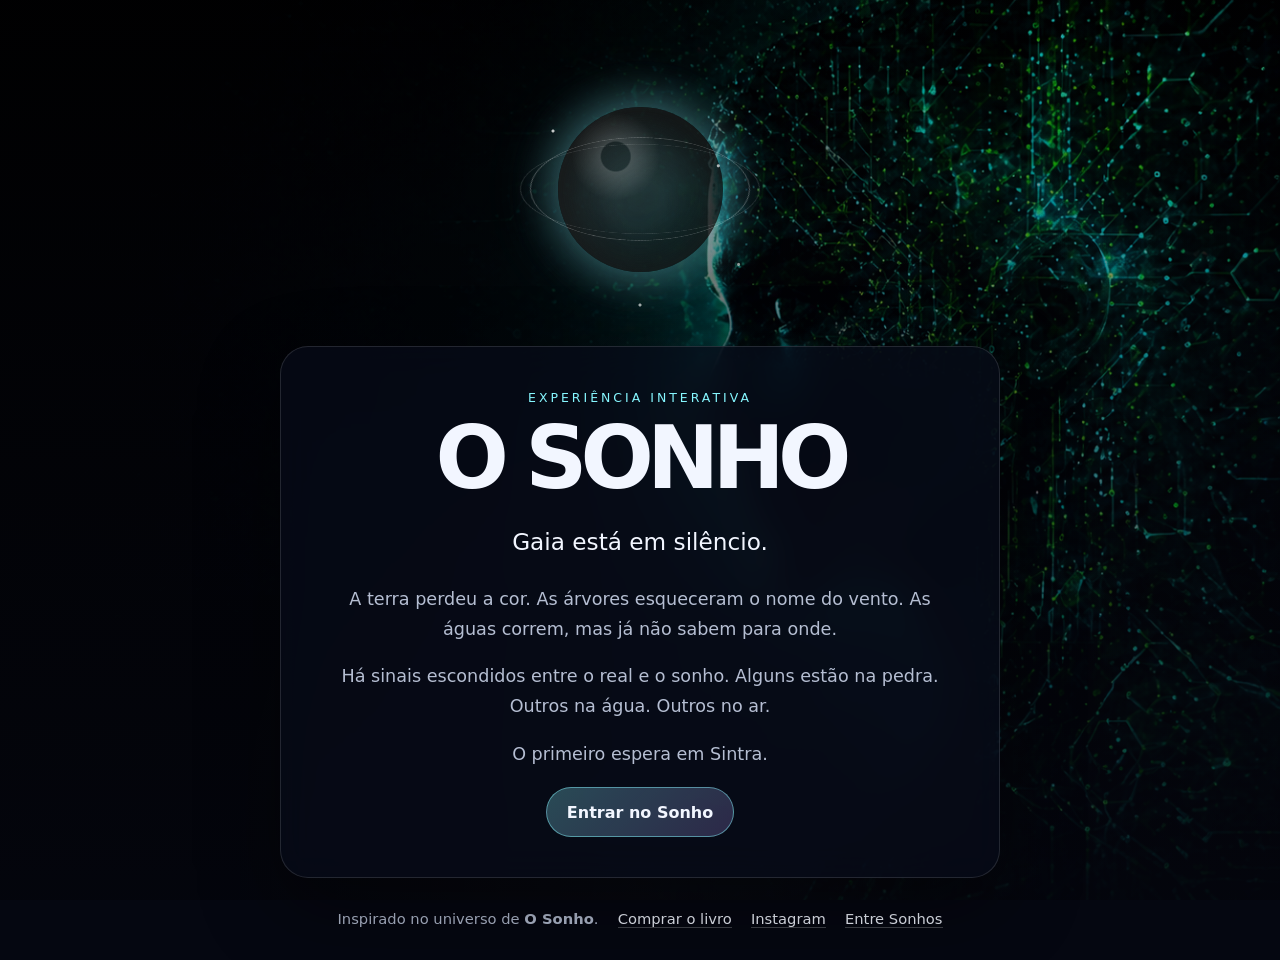
==== commit 078b174b: "musica no index" ====
--- a/index.html
+++ b/index.html
@@ -8,7 +8,7 @@
 <link rel="stylesheet" href="style.css">
 <script defer src="script.js"></script>
 </head>
-<body class="state-dormant">
+<body class="state-dormant" data-audio="music">
 <div class="background-noise"></div>
 <main class="page">
 
--- a/style.css
+++ b/style.css
@@ -68,14 +68,182 @@
     linear-gradient(145deg, #02030a 0%, #08101c 50%, #050711 100%);
 }
 
+/* Landing page background */
+.state-dormant .hero::before {
+  background-image:
+    linear-gradient(
+      90deg,
+      rgba(0, 0, 0, 0.86) 0%,
+      rgba(0, 0, 0, 0.68) 34%,
+      rgba(0, 0, 0, 0.28) 62%,
+      rgba(0, 0, 0, 0.18) 100%
+    ),
+    url("assets/img/land.png");
+
+  background-size: cover;
+  background-position: center right;
+  background-repeat: no-repeat;
+}
+
+/* Page-specific wallpapers */
+.state-ar .hero::before {
+  background-image:
+    linear-gradient(
+      90deg,
+      rgba(0, 0, 0, 0.72) 0%,
+      rgba(0, 0, 0, 0.48) 42%,
+      rgba(0, 0, 0, 0.22) 68%,
+      rgba(0, 0, 0, 0.30) 100%
+    ),
+    url("assets/img/ar_wall.png");
+  background-size: cover;
+  background-position: center;
+  background-repeat: no-repeat;
+}
+
+.state-fogo .hero::before {
+  background-image:
+    linear-gradient(
+      90deg,
+      rgba(0, 0, 0, 0.72) 0%,
+      rgba(0, 0, 0, 0.48) 42%,
+      rgba(0, 0, 0, 0.22) 68%,
+      rgba(0, 0, 0, 0.30) 100%
+    ),
+    url("assets/img/fogo_wall.png");
+  background-size: cover;
+  background-position: center;
+  background-repeat: no-repeat;
+}
+
+.state-terra .hero::before {
+  background-image:
+    linear-gradient(
+      90deg,
+      rgba(0, 0, 0, 0.72) 0%,
+      rgba(0, 0, 0, 0.48) 42%,
+      rgba(0, 0, 0, 0.22) 68%,
+      rgba(0, 0, 0, 0.30) 100%
+    ),
+    url("assets/img/terra_wall.png");
+  background-size: cover;
+  background-position: center;
+  background-repeat: no-repeat;
+}
+
+.state-metal .hero::before {
+  background-image:
+    linear-gradient(
+      90deg,
+      rgba(0, 0, 0, 0.72) 0%,
+      rgba(0, 0, 0, 0.48) 42%,
+      rgba(0, 0, 0, 0.22) 68%,
+      rgba(0, 0, 0, 0.30) 100%
+    ),
+    url("assets/img/metal_wall.png");
+  background-size: cover;
+  background-position: center;
+  background-repeat: no-repeat;
+}
+
+.state-agua .hero::before {
+  background-image:
+    linear-gradient(
+      90deg,
+      rgba(0, 0, 0, 0.72) 0%,
+      rgba(0, 0, 0, 0.48) 42%,
+      rgba(0, 0, 0, 0.22) 68%,
+      rgba(0, 0, 0, 0.30) 100%
+    ),
+    url("assets/img/agua_wall.png");
+  background-size: cover;
+  background-position: center;
+  background-repeat: no-repeat;
+}
+
+.state-madeira .hero::before {
+  background-image:
+    linear-gradient(
+      90deg,
+      rgba(0, 0, 0, 0.72) 0%,
+      rgba(0, 0, 0, 0.48) 42%,
+      rgba(0, 0, 0, 0.22) 68%,
+      rgba(0, 0, 0, 0.30) 100%
+    ),
+    url("assets/img/madeira_wall.png");
+  background-size: cover;
+  background-position: center;
+  background-repeat: no-repeat;
+}
+
+.state-vazio .hero::before {
+  background-image:
+    linear-gradient(
+      90deg,
+      rgba(0, 0, 0, 0.72) 0%,
+      rgba(0, 0, 0, 0.48) 42%,
+      rgba(0, 0, 0, 0.22) 68%,
+      rgba(0, 0, 0, 0.30) 100%
+    ),
+    url("assets/img/vazio_wall.png");
+  background-size: cover;
+  background-position: center;
+  background-repeat: no-repeat;
+}
+
+.state-origem .hero::before {
+  background-image:
+    linear-gradient(
+      90deg,
+      rgba(0, 0, 0, 0.76) 0%,
+      rgba(0, 0, 0, 0.46) 42%,
+      rgba(0, 0, 0, 0.22) 68%,
+      rgba(0, 0, 0, 0.30) 100%
+    ),
+    url("assets/img/origem_wall.png");
+  background-size: cover;
+  background-position: center;
+  background-repeat: no-repeat;
+}
+
+.state-salvacao .hero::before {
+  background-image:
+    linear-gradient(
+      90deg,
+      rgba(0, 0, 0, 0.58) 0%,
+      rgba(0, 0, 0, 0.34) 42%,
+      rgba(0, 0, 0, 0.20) 68%,
+      rgba(0, 0, 0, 0.22) 100%
+    ),
+    url("assets/img/constroi_wall.png");
+  background-size: cover;
+  background-position: center;
+  background-repeat: no-repeat;
+}
+
+.state-destruicao .hero::before {
+  background-image:
+    linear-gradient(
+      90deg,
+      rgba(0, 0, 0, 0.54) 0%,
+      rgba(0, 0, 0, 0.30) 42%,
+      rgba(0, 0, 0, 0.18) 68%,
+      rgba(0, 0, 0, 0.22) 100%
+    ),
+    url("assets/img/destroi_wall.png");
+  background-size: cover;
+  background-position: center;
+  background-repeat: no-repeat;
+}
+
 .hero::after {
   content: "";
   position: fixed;
   inset: 0;
   z-index: -1;
   background:
-    linear-gradient(to bottom, rgba(5,7,17,0.20), rgba(5,7,17,0.82)),
-    radial-gradient(ellipse at bottom, rgba(255,255,255,0.08), transparent 46%);
+    linear-gradient(to bottom, rgba(5,7,17,0.08), rgba(5,7,17,0.72)),
+    radial-gradient(ellipse at bottom, rgba(255,255,255,0.05), transparent 46%);
 }
 
 .panel {
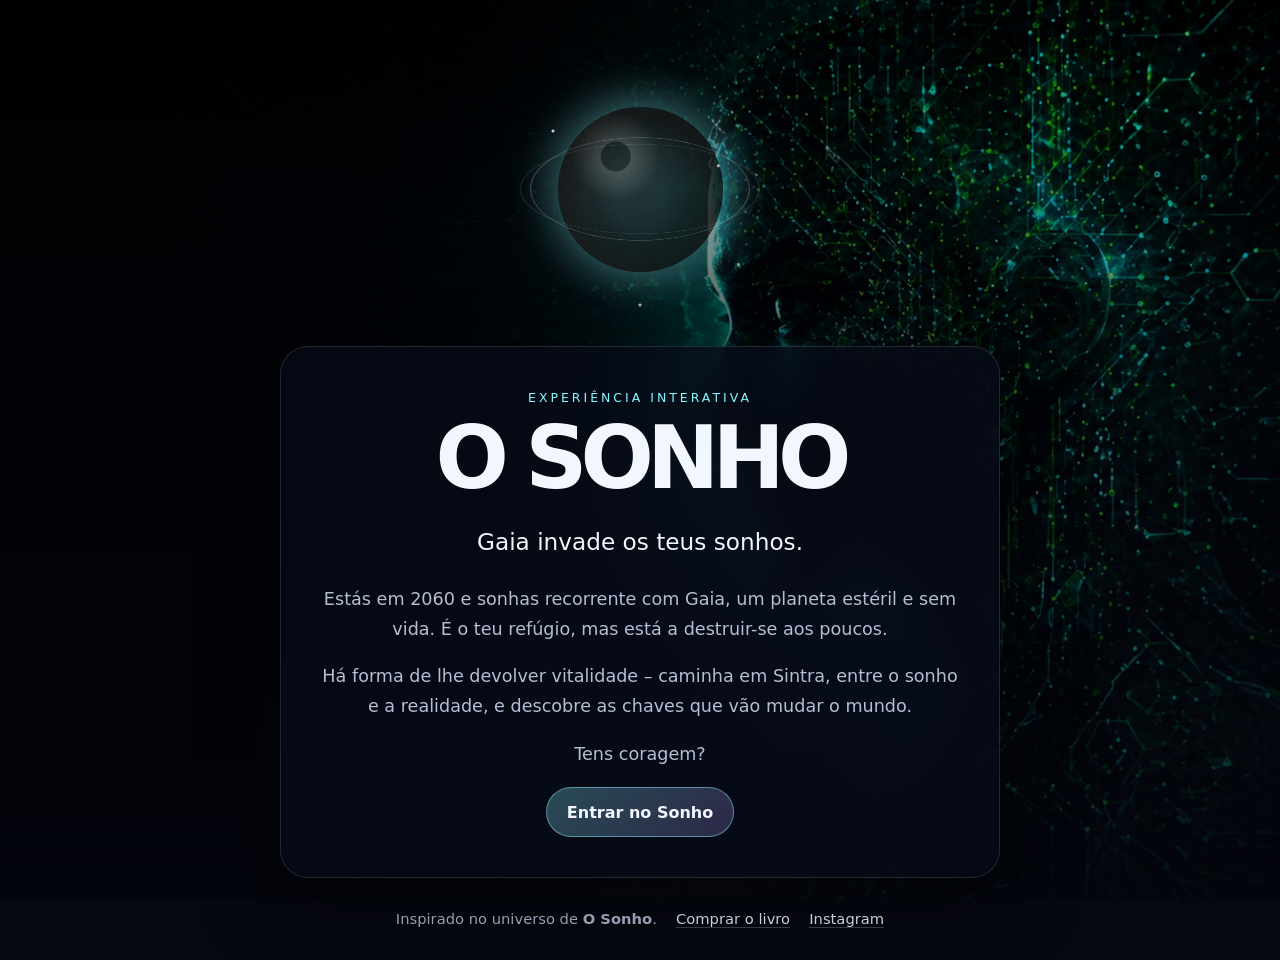
==== commit 93dfcd89: "update do texto do homepage" ====
--- a/index.html
+++ b/index.html
@@ -24,17 +24,16 @@
   <section class="panel panel--main">
     <p class="eyebrow">experiência interativa</p>
     <h1>O Sonho</h1>
-    <p class="lead">Gaia está em silêncio.</p>
-    <p>A terra perdeu a cor. As árvores esqueceram o nome do vento. As águas correm, mas já não sabem para onde.</p>
-    <p>Há sinais escondidos entre o real e o sonho. Alguns estão na pedra. Outros na água. Outros no ar.</p>
-    <p>O primeiro espera em Sintra.</p>
+    <p class="lead">Gaia invade os teus sonhos.</p>
+    <p>Estás em 2060 e sonhas recorrente com Gaia, um planeta estéril e sem vida. É o teu refúgio, mas está a destruir-se aos poucos.</p>
+    <p>Há forma de lhe devolver vitalidade – caminha em Sintra, entre o sonho e a realidade, e descobre as chaves que vão mudar o mundo.</p>
+    <p>Tens coragem?</p>
     <a class="btn btn--primary" href="chave-ar.html">Entrar no Sonho</a>
   </section>
   <footer class="footer-links">
     <span>Inspirado no universo de <strong>O Sonho</strong>.</span>
     <a href="#" data-editable-link="comprar">Comprar o livro</a>
     <a href="#" data-editable-link="instagram">Instagram</a>
-    <a href="#" data-editable-link="entre-sonhos">Entre Sonhos</a>
   </footer>
 </section>
 
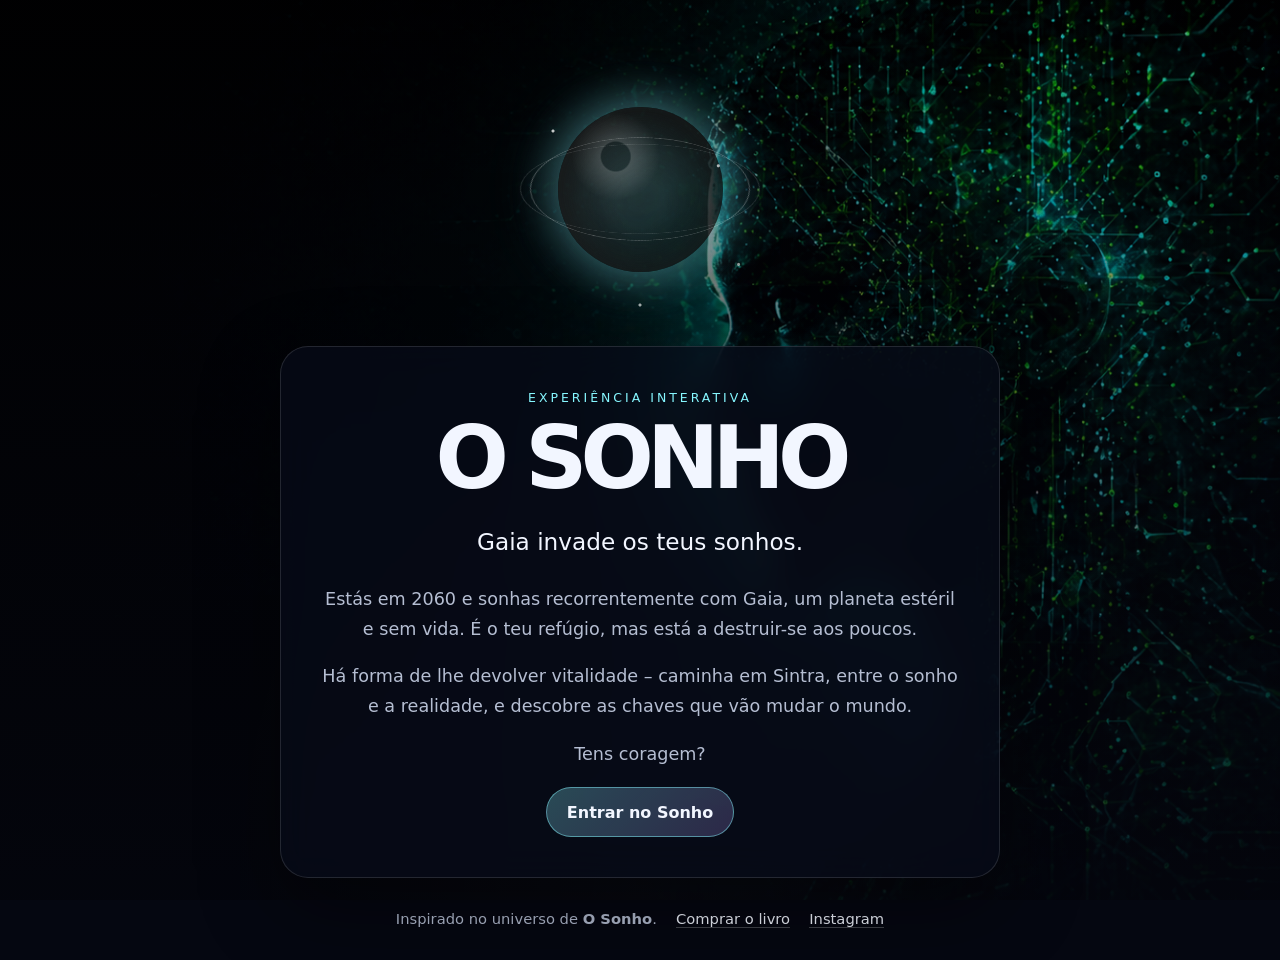
==== commit 41063795: "chave do AR - alter" ====
--- a/index.html
+++ b/index.html
@@ -25,7 +25,7 @@
     <p class="eyebrow">experiência interativa</p>
     <h1>O Sonho</h1>
     <p class="lead">Gaia invade os teus sonhos.</p>
-    <p>Estás em 2060 e sonhas recorrente com Gaia, um planeta estéril e sem vida. É o teu refúgio, mas está a destruir-se aos poucos.</p>
+    <p>Estás em 2060 e sonhas recorrentemente com Gaia, um planeta estéril e sem vida. É o teu refúgio, mas está a destruir-se aos poucos.</p>
     <p>Há forma de lhe devolver vitalidade – caminha em Sintra, entre o sonho e a realidade, e descobre as chaves que vão mudar o mundo.</p>
     <p>Tens coragem?</p>
     <a class="btn btn--primary" href="chave-ar.html">Entrar no Sonho</a>
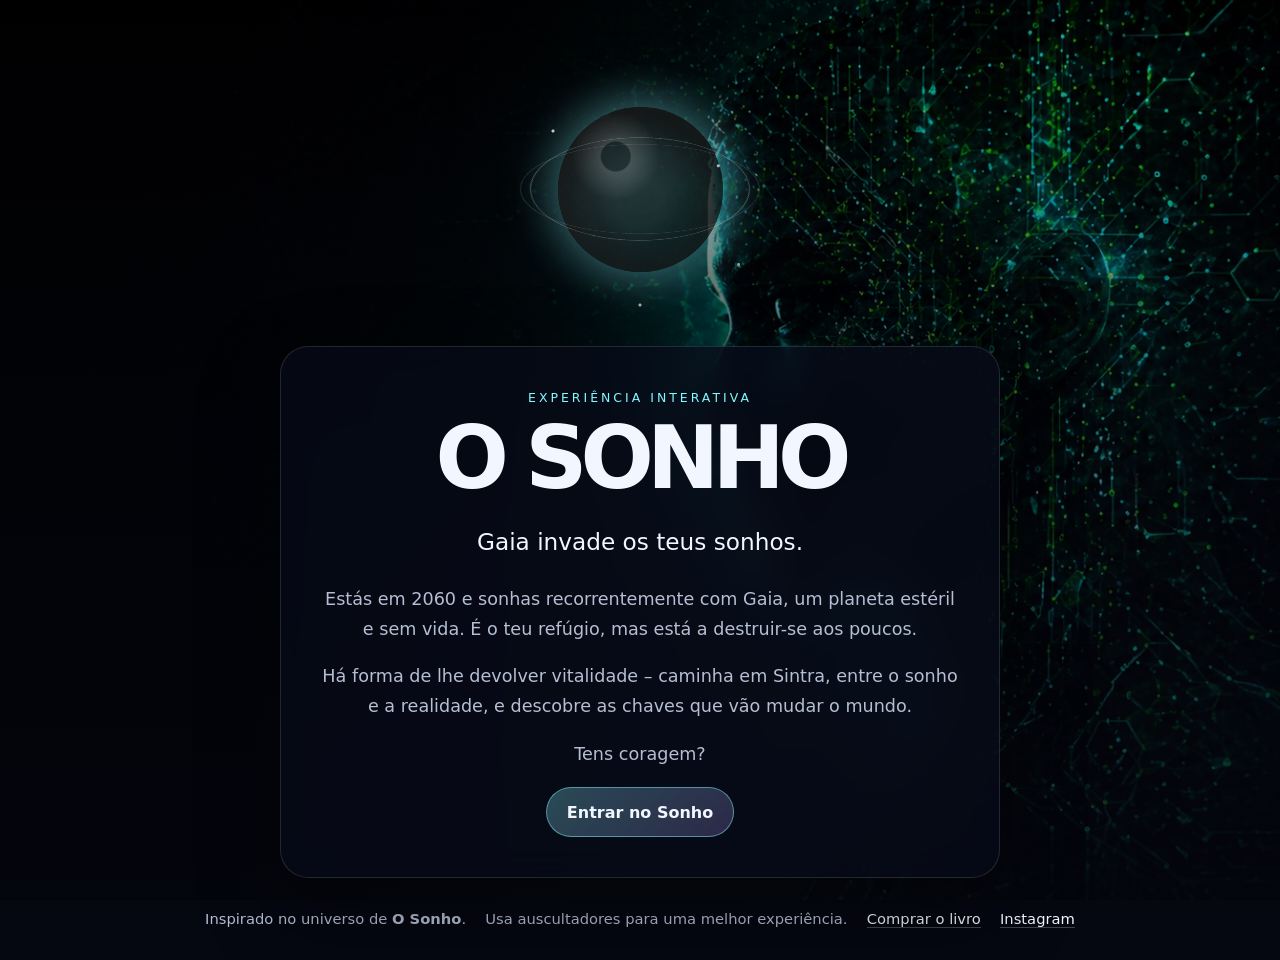
==== commit b2030b3e: "pequenos ajustes finais" ====
--- a/index.html
+++ b/index.html
@@ -32,8 +32,9 @@
   </section>
   <footer class="footer-links">
     <span>Inspirado no universo de <strong>O Sonho</strong>.</span>
+    <span>Usa auscultadores para uma melhor experiência.</span>
     <a href="#" data-editable-link="comprar">Comprar o livro</a>
-    <a href="#" data-editable-link="instagram">Instagram</a>
+    <a href="https://www.instagram.com/vasco_entre_sonhos/" data-editable-link="instagram">Instagram</a>
   </footer>
 </section>
 
